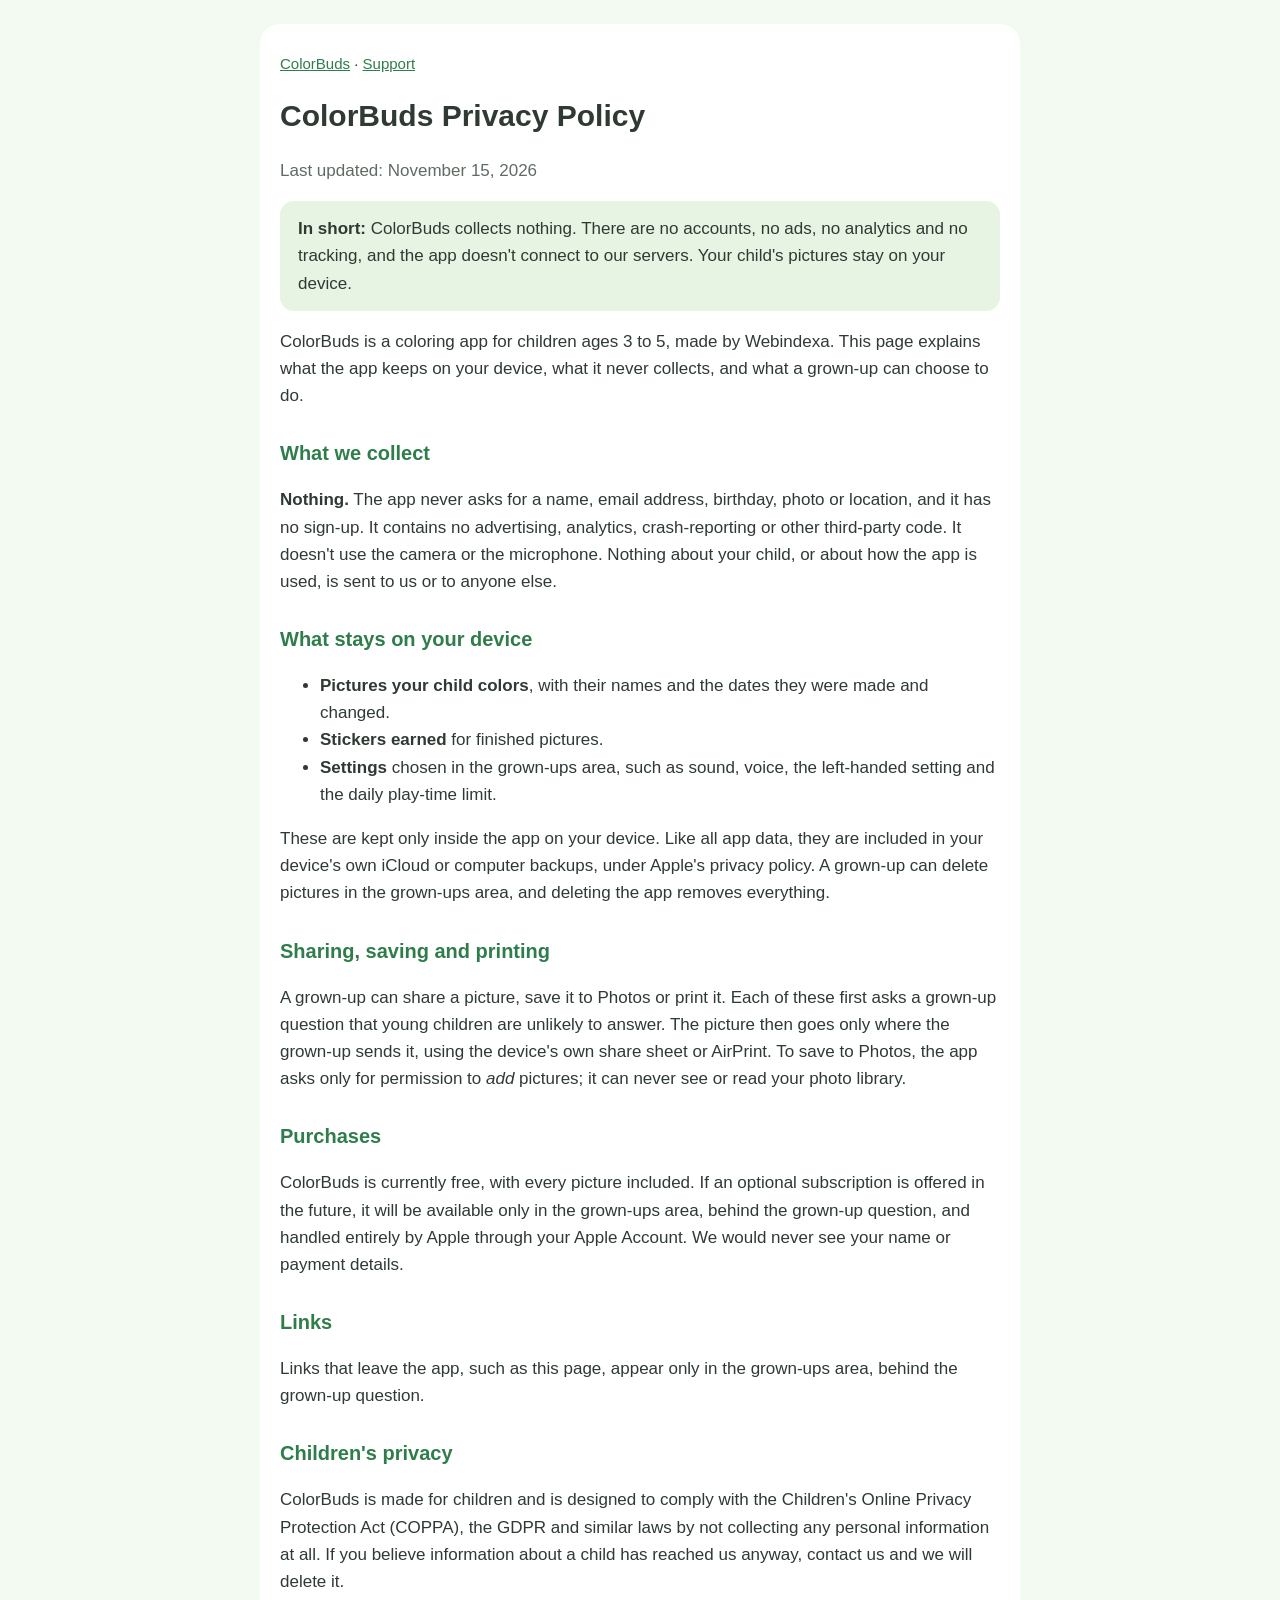
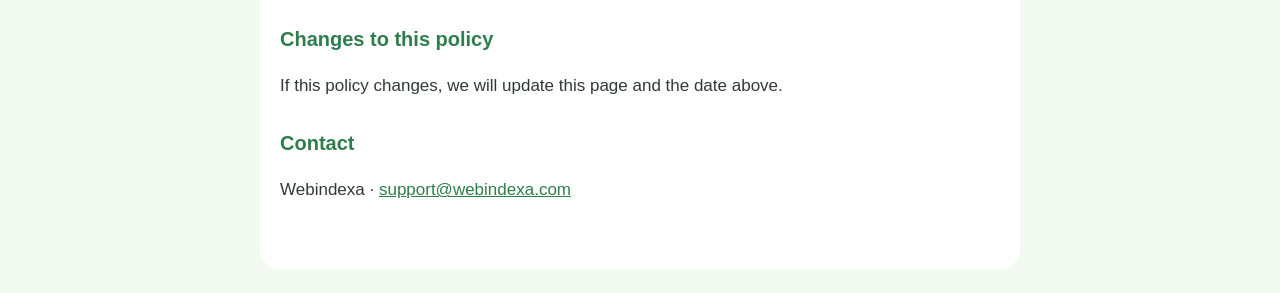
==== privacy.html @ 308972ac "ColorBuds privacy policy and support pages Co-Authored-By: Claude Opus 5.5 <noreply@anthropic.com>" ====
<!doctype html>
<html lang="en">
<head>
<meta charset="utf-8">
<meta name="viewport" content="width=device-width, initial-scale=1">
<title>ColorBuds Privacy Policy</title>
<link rel="stylesheet" href="style.css">
</head>
<body>
<main>
<p class="nav"><a href="./">ColorBuds</a> · <a href="support.html">Support</a></p>
<h1>ColorBuds Privacy Policy</h1>
<p class="muted">Last updated: November 15, 2026</p>

<p class="summary"><strong>In short:</strong> ColorBuds collects nothing. There are no accounts, no ads, no analytics and no tracking, and the app doesn't connect to our servers. Your child's pictures stay on your device.</p>

<p>ColorBuds is a coloring app for children ages 3 to 5, made by Webindexa. This page explains what the app keeps on your device, what it never collects, and what a grown-up can choose to do.</p>

<h2>What we collect</h2>
<p><strong>Nothing.</strong> The app never asks for a name, email address, birthday, photo or location, and it has no sign-up. It contains no advertising, analytics, crash-reporting or other third-party code. It doesn't use the camera or the microphone. Nothing about your child, or about how the app is used, is sent to us or to anyone else.</p>

<h2>What stays on your device</h2>
<ul>
  <li><strong>Pictures your child colors</strong>, with their names and the dates they were made and changed.</li>
  <li><strong>Stickers earned</strong> for finished pictures.</li>
  <li><strong>Settings</strong> chosen in the grown-ups area, such as sound, voice, the left-handed setting and the daily play-time limit.</li>
</ul>
<p>These are kept only inside the app on your device. Like all app data, they are included in your device's own iCloud or computer backups, under Apple's privacy policy. A grown-up can delete pictures in the grown-ups area, and deleting the app removes everything.</p>

<h2>Sharing, saving and printing</h2>
<p>A grown-up can share a picture, save it to Photos or print it. Each of these first asks a grown-up question that young children are unlikely to answer. The picture then goes only where the grown-up sends it, using the device's own share sheet or AirPrint. To save to Photos, the app asks only for permission to <em>add</em> pictures; it can never see or read your photo library.</p>

<h2>Purchases</h2>
<p>ColorBuds is currently free, with every picture included. If an optional subscription is offered in the future, it will be available only in the grown-ups area, behind the grown-up question, and handled entirely by Apple through your Apple Account. We would never see your name or payment details.</p>

<h2>Links</h2>
<p>Links that leave the app, such as this page, appear only in the grown-ups area, behind the grown-up question.</p>

<h2>Children's privacy</h2>
<p>ColorBuds is made for children and is designed to comply with the Children's Online Privacy Protection Act (COPPA), the GDPR and similar laws by not collecting any personal information at all. If you believe information about a child has reached us anyway, contact us and we will delete it.</p>

<h2>Changes to this policy</h2>
<p>If this policy changes, we will update this page and the date above.</p>

<h2>Contact</h2>
<p>Webindexa · <a href="mailto:support@webindexa.com">support@webindexa.com</a></p>
</main>
</body>
</html>
---- style.css ----
:root { --text: #2f3a33; --muted: #5f6b63; --accent: #2f7d4a; --bg: #f3faf2; --card: #ffffff; --summary: #e7f4e4; }
@media (prefers-color-scheme: dark) {
  :root { --text: #eee; --muted: #aaa; --accent: #7ccf98; --bg: #161616; --card: #1f1f1f; --summary: #233026; }
}
body { margin: 0; background: var(--bg); color: var(--text); font: 17px/1.6 -apple-system, BlinkMacSystemFont, "Segoe UI", sans-serif; }
main { max-width: 720px; margin: 24px auto; padding: 28px 20px 48px; background: var(--card); border-radius: 20px; }
@media (max-width: 760px) { main { margin: 0; border-radius: 0; } }
h1 { margin: 0 0 4px; font-size: 30px; }
h2 { margin: 28px 0 8px; font-size: 20px; color: var(--accent); }
.muted { color: var(--muted); }
.nav { margin: 0 0 16px; font-size: 15px; }
.summary { background: var(--summary); border-radius: 14px; padding: 14px 18px; }
a { color: var(--accent); }
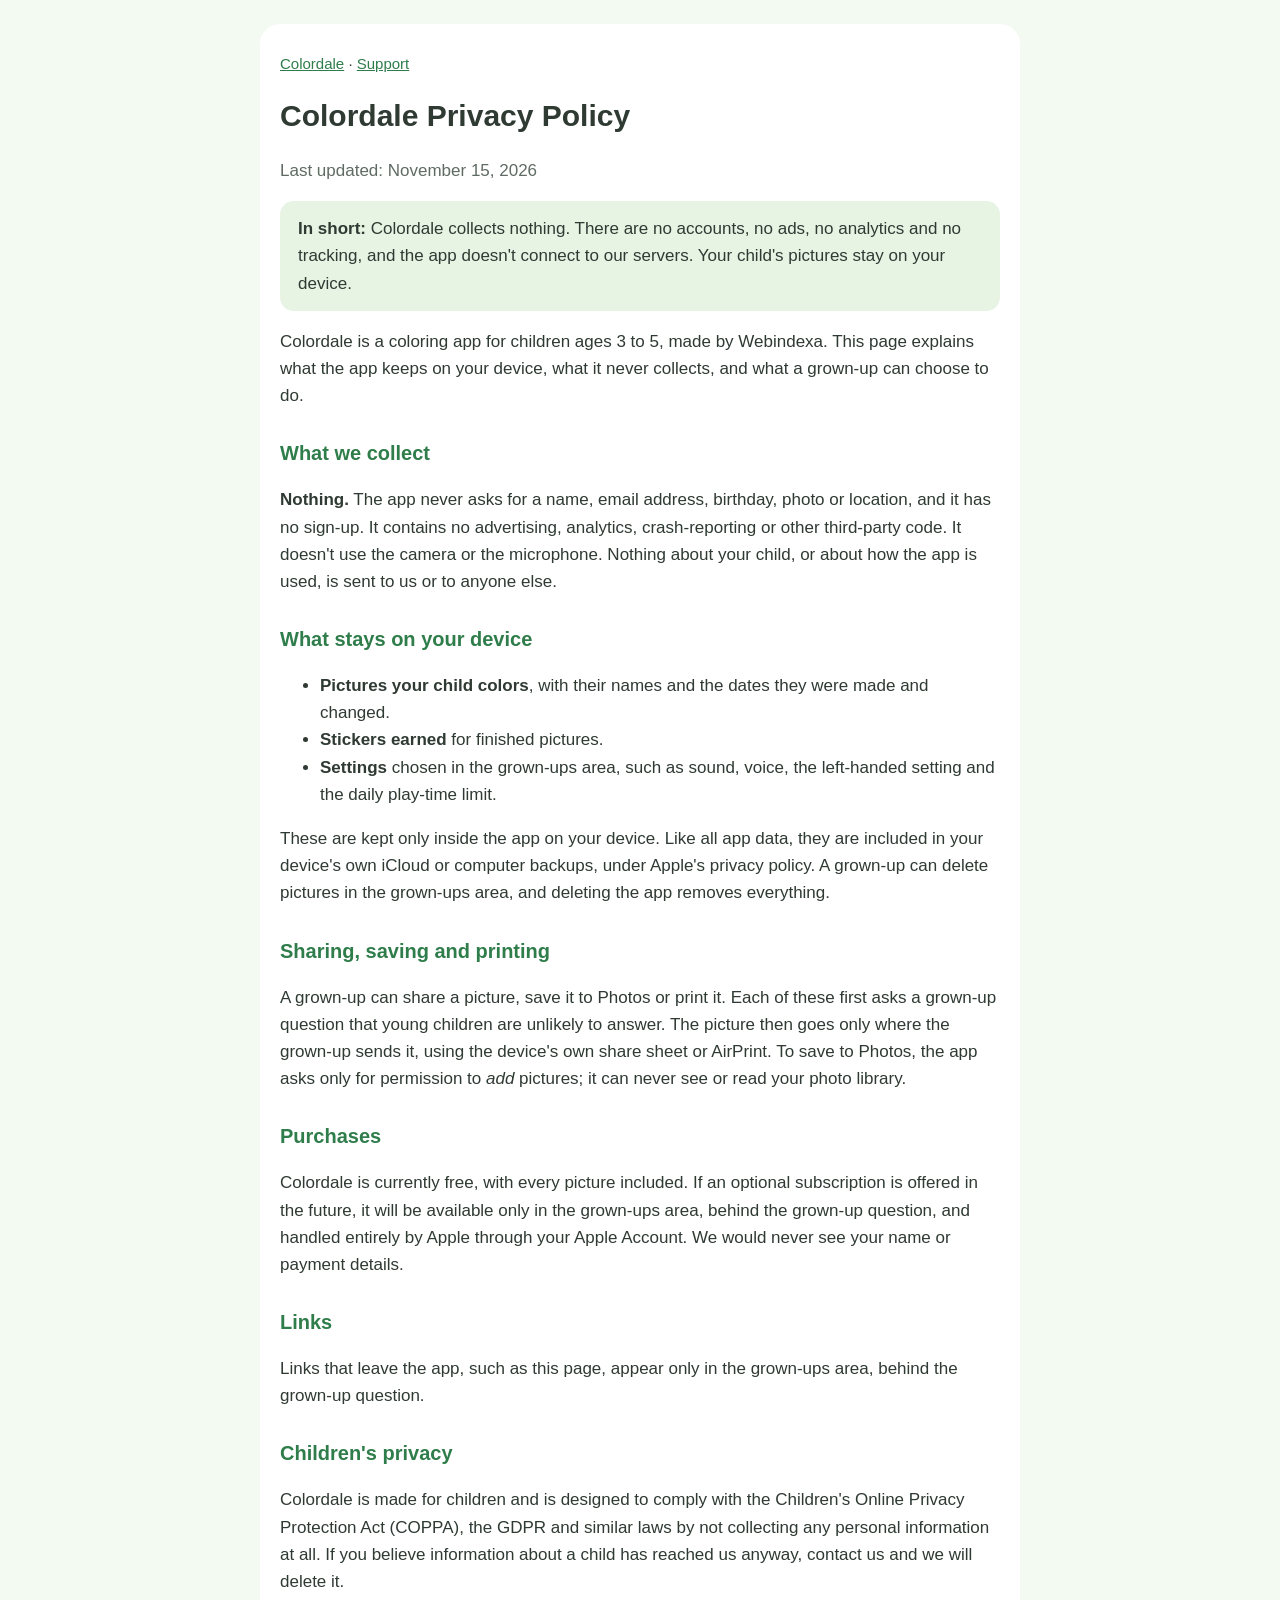
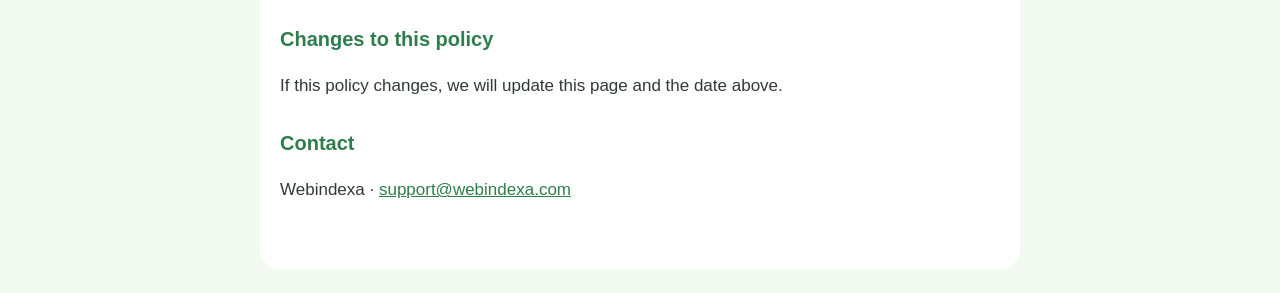
==== commit 3e7a0a61: "Rename to Colordale; pages move to colordale.webindexa.com; logo on the home page Co-Authored-By: Cl" ====
--- a/privacy.html
+++ b/privacy.html
@@ -3,18 +3,18 @@
 <head>
 <meta charset="utf-8">
 <meta name="viewport" content="width=device-width, initial-scale=1">
-<title>ColorBuds Privacy Policy</title>
+<title>Colordale Privacy Policy</title>
 <link rel="stylesheet" href="style.css">
 </head>
 <body>
 <main>
-<p class="nav"><a href="./">ColorBuds</a> · <a href="support.html">Support</a></p>
-<h1>ColorBuds Privacy Policy</h1>
+<p class="nav"><a href="./">Colordale</a> · <a href="support.html">Support</a></p>
+<h1>Colordale Privacy Policy</h1>
 <p class="muted">Last updated: November 15, 2026</p>
 
-<p class="summary"><strong>In short:</strong> ColorBuds collects nothing. There are no accounts, no ads, no analytics and no tracking, and the app doesn't connect to our servers. Your child's pictures stay on your device.</p>
+<p class="summary"><strong>In short:</strong> Colordale collects nothing. There are no accounts, no ads, no analytics and no tracking, and the app doesn't connect to our servers. Your child's pictures stay on your device.</p>
 
-<p>ColorBuds is a coloring app for children ages 3 to 5, made by Webindexa. This page explains what the app keeps on your device, what it never collects, and what a grown-up can choose to do.</p>
+<p>Colordale is a coloring app for children ages 3 to 5, made by Webindexa. This page explains what the app keeps on your device, what it never collects, and what a grown-up can choose to do.</p>
 
 <h2>What we collect</h2>
 <p><strong>Nothing.</strong> The app never asks for a name, email address, birthday, photo or location, and it has no sign-up. It contains no advertising, analytics, crash-reporting or other third-party code. It doesn't use the camera or the microphone. Nothing about your child, or about how the app is used, is sent to us or to anyone else.</p>
@@ -31,13 +31,13 @@
 <p>A grown-up can share a picture, save it to Photos or print it. Each of these first asks a grown-up question that young children are unlikely to answer. The picture then goes only where the grown-up sends it, using the device's own share sheet or AirPrint. To save to Photos, the app asks only for permission to <em>add</em> pictures; it can never see or read your photo library.</p>
 
 <h2>Purchases</h2>
-<p>ColorBuds is currently free, with every picture included. If an optional subscription is offered in the future, it will be available only in the grown-ups area, behind the grown-up question, and handled entirely by Apple through your Apple Account. We would never see your name or payment details.</p>
+<p>Colordale is currently free, with every picture included. If an optional subscription is offered in the future, it will be available only in the grown-ups area, behind the grown-up question, and handled entirely by Apple through your Apple Account. We would never see your name or payment details.</p>
 
 <h2>Links</h2>
 <p>Links that leave the app, such as this page, appear only in the grown-ups area, behind the grown-up question.</p>
 
 <h2>Children's privacy</h2>
-<p>ColorBuds is made for children and is designed to comply with the Children's Online Privacy Protection Act (COPPA), the GDPR and similar laws by not collecting any personal information at all. If you believe information about a child has reached us anyway, contact us and we will delete it.</p>
+<p>Colordale is made for children and is designed to comply with the Children's Online Privacy Protection Act (COPPA), the GDPR and similar laws by not collecting any personal information at all. If you believe information about a child has reached us anyway, contact us and we will delete it.</p>
 
 <h2>Changes to this policy</h2>
 <p>If this policy changes, we will update this page and the date above.</p>
--- a/style.css
+++ b/style.css
@@ -11,3 +11,4 @@
 .nav { margin: 0 0 16px; font-size: 15px; }
 .summary { background: var(--summary); border-radius: 14px; padding: 14px 18px; }
 a { color: var(--accent); }
+.logo { display: block; width: min(100%, 420px); height: auto; }
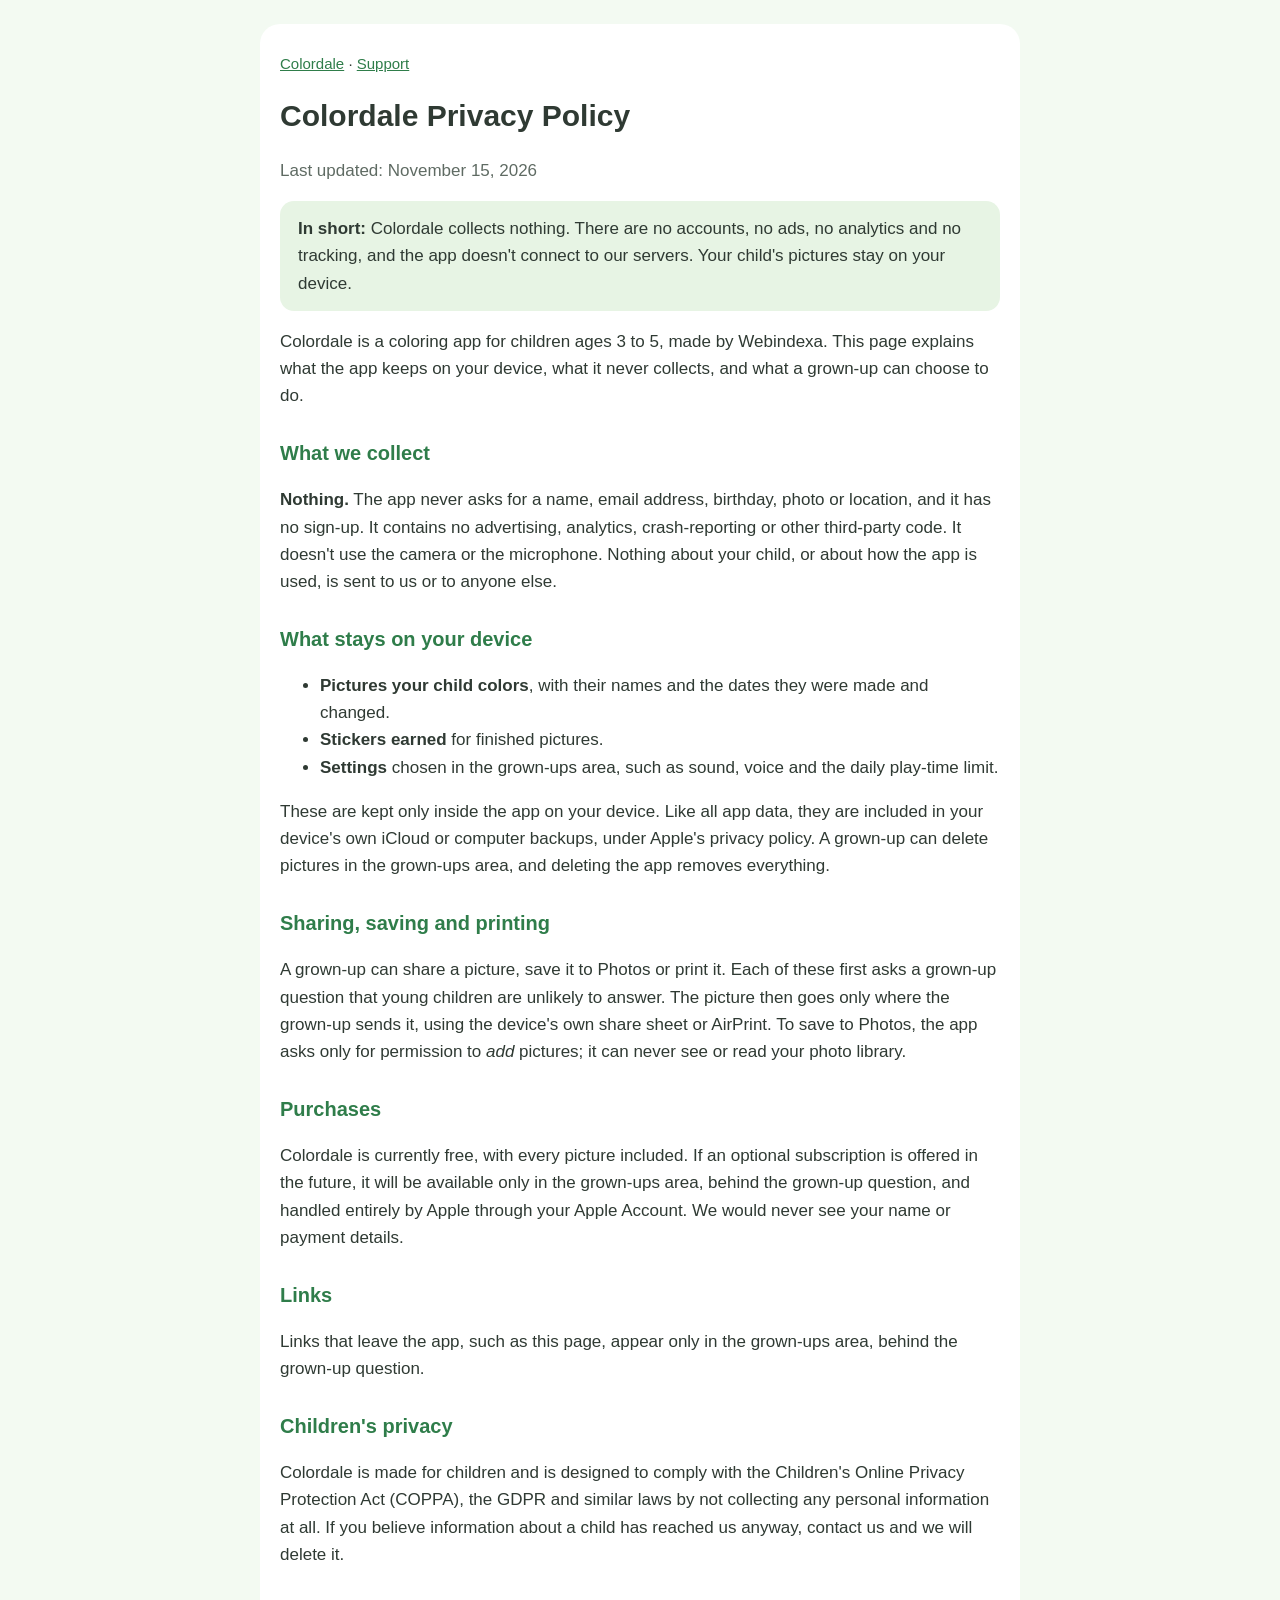
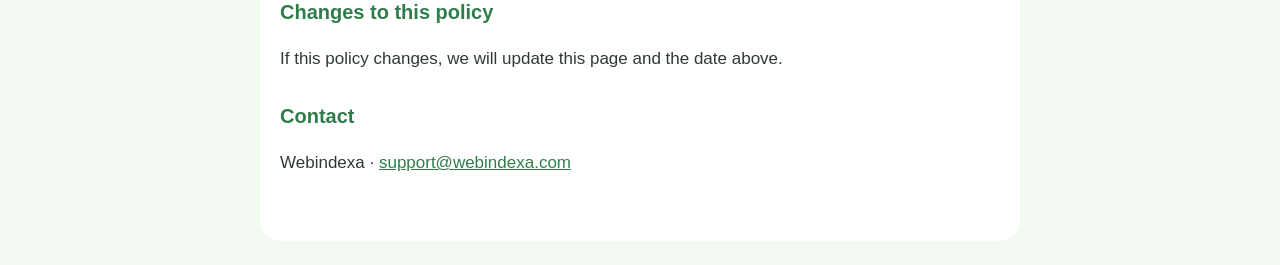
==== commit 28e99c48: "Support and privacy pages no longer mention the left-handed setting Co-Authored-By: Claude Fable 5.2" ====
--- a/privacy.html
+++ b/privacy.html
@@ -23,7 +23,7 @@
 <ul>
   <li><strong>Pictures your child colors</strong>, with their names and the dates they were made and changed.</li>
   <li><strong>Stickers earned</strong> for finished pictures.</li>
-  <li><strong>Settings</strong> chosen in the grown-ups area, such as sound, voice, the left-handed setting and the daily play-time limit.</li>
+  <li><strong>Settings</strong> chosen in the grown-ups area, such as sound, voice and the daily play-time limit.</li>
 </ul>
 <p>These are kept only inside the app on your device. Like all app data, they are included in your device's own iCloud or computer backups, under Apple's privacy policy. A grown-up can delete pictures in the grown-ups area, and deleting the app removes everything.</p>
 
--- a/style.css
+++ b/style.css
@@ -11,4 +11,4 @@
 .nav { margin: 0 0 16px; font-size: 15px; }
 .summary { background: var(--summary); border-radius: 14px; padding: 14px 18px; }
 a { color: var(--accent); }
-.logo { display: block; width: min(100%, 420px); height: auto; }
+.logo { display: block; width: min(100%, 260px); height: auto; }
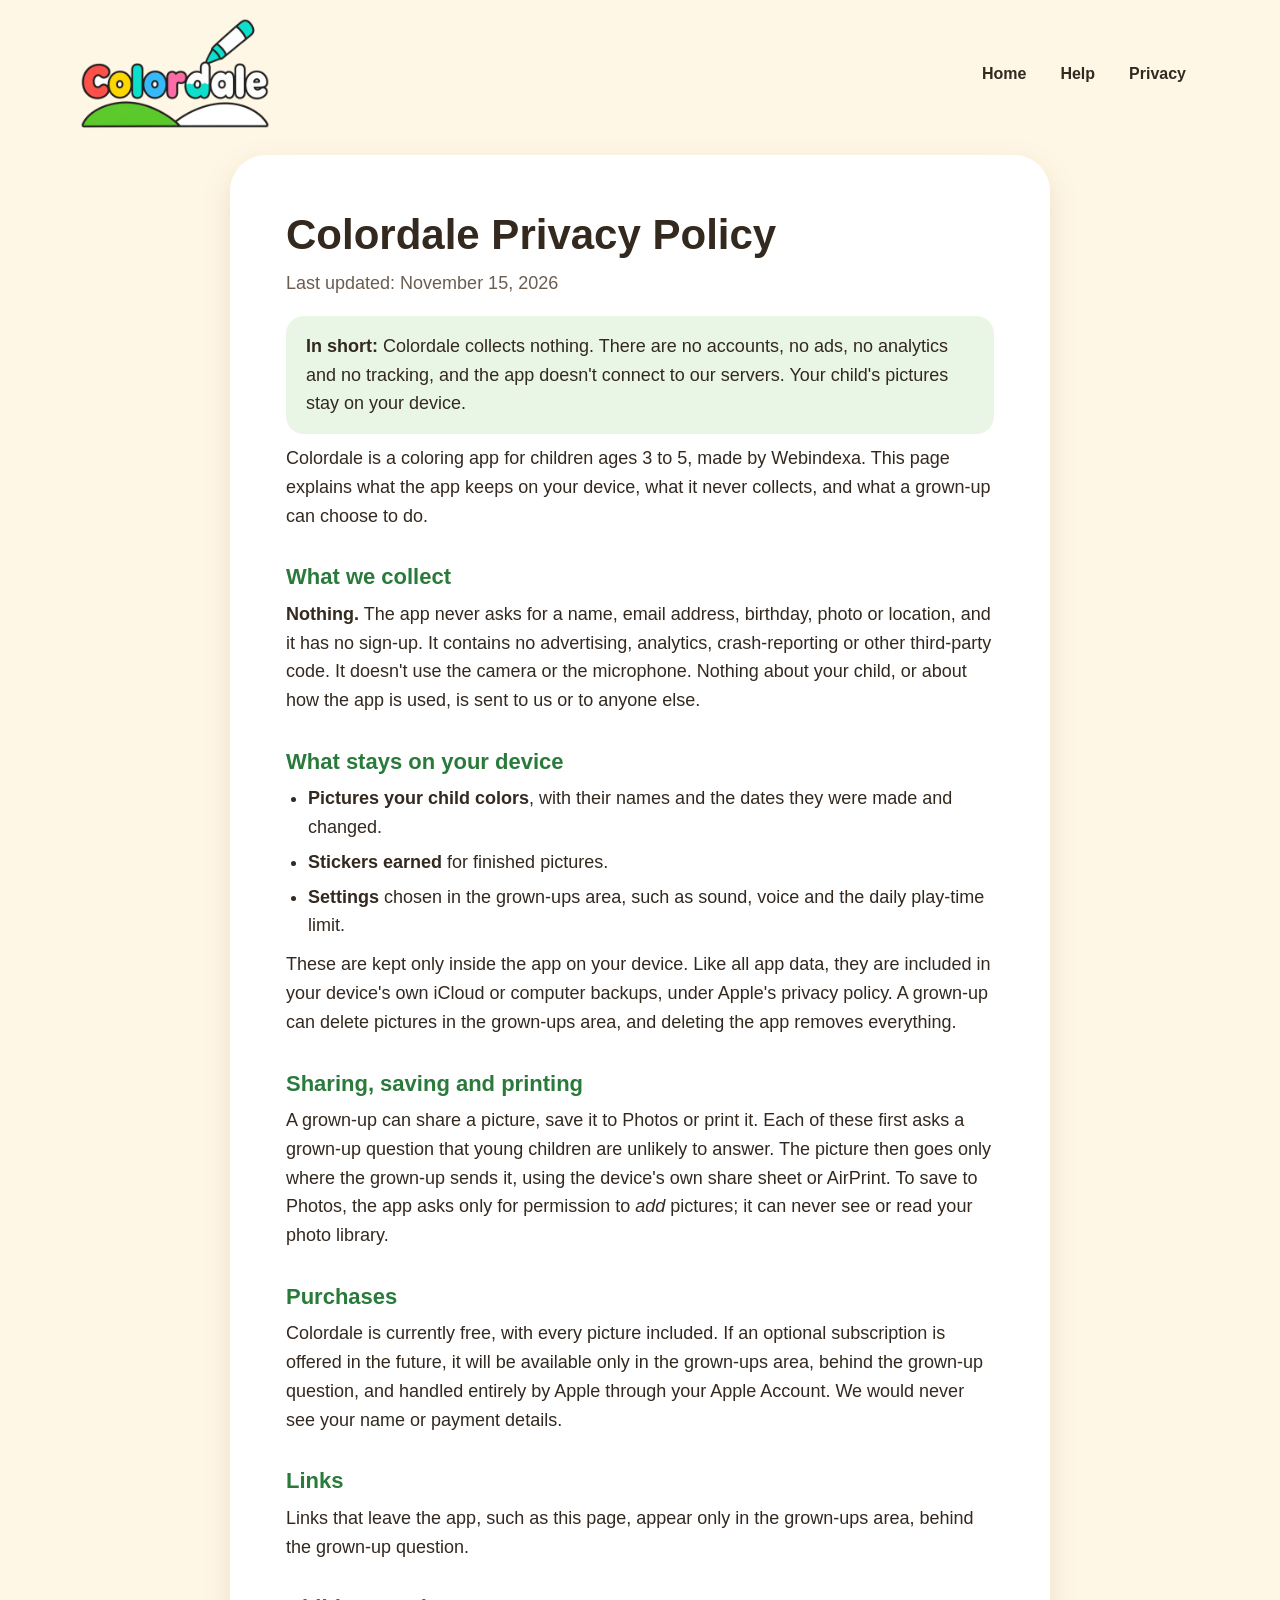
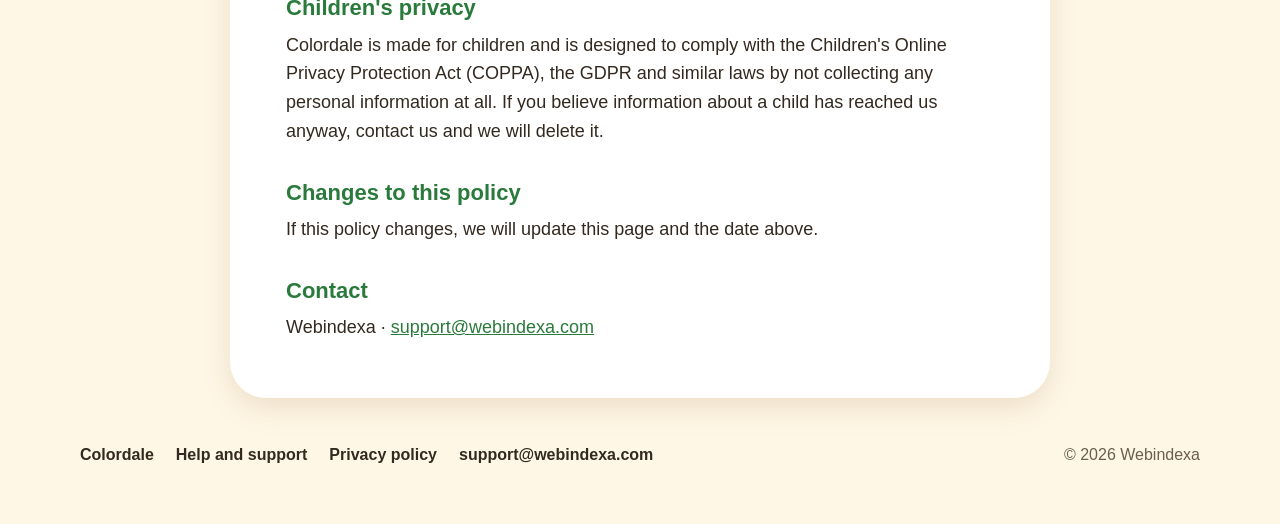
==== commit bc695198: "Colordale website: a designed home page, and the same look for privacy and support Co-Authored-By: C" ====
--- a/privacy.html
+++ b/privacy.html
@@ -4,11 +4,23 @@
 <meta charset="utf-8">
 <meta name="viewport" content="width=device-width, initial-scale=1">
 <title>Colordale Privacy Policy</title>
+<link rel="icon" href="assets/favicon.png">
+<link rel="apple-touch-icon" href="assets/icon-180.png">
 <link rel="stylesheet" href="style.css">
 </head>
 <body>
-<main>
-<p class="nav"><a href="./">Colordale</a> · <a href="support.html">Support</a></p>
+
+<header class="wrap top">
+  <a class="brand" href="./"><img src="assets/wordmark.png" alt="Colordale" width="900" height="525"></a>
+  <nav aria-label="Main">
+    <a href="./">Home</a>
+    <a href="support.html">Help</a>
+    <a href="privacy.html">Privacy</a>
+  </nav>
+</header>
+
+<main class="wrap">
+<article class="page">
 <h1>Colordale Privacy Policy</h1>
 <p class="muted">Last updated: November 15, 2026</p>
 
@@ -44,6 +56,20 @@
 
 <h2>Contact</h2>
 <p>Webindexa · <a href="mailto:support@webindexa.com">support@webindexa.com</a></p>
+</article>
 </main>
+
+<footer>
+  <div class="wrap">
+    <nav aria-label="Footer">
+      <a href="./">Colordale</a>
+      <a href="support.html">Help and support</a>
+      <a href="privacy.html">Privacy policy</a>
+      <a href="mailto:support@webindexa.com">support@webindexa.com</a>
+    </nav>
+    <span>© 2026 Webindexa</span>
+  </div>
+</footer>
+
 </body>
 </html>
--- a/style.css
+++ b/style.css
@@ -1,14 +1,205 @@
-:root { --text: #2f3a33; --muted: #5f6b63; --accent: #2f7d4a; --bg: #f3faf2; --card: #ffffff; --summary: #e7f4e4; }
+/* Colordale's website. One stylesheet for the home page and the two text pages.
+   No fonts, scripts or anything else is loaded from other sites. */
+
+:root {
+  --cream: #fff7e6;
+  --paper: #ffffff;
+  --ink: #33291f;
+  --muted: #6b5d50;
+  --line: #2b2725;
+  --sun-top: #ffd980;
+  --sun-bottom: #ffbd8f;
+  --coral: #ff5a4f;
+  --yellow: #ffd400;
+  --turquoise: #14d9c5;
+  --blue: #2ea8ff;
+  --pink: #ff5fa8;
+  --green: #35944a;
+  --green-deep: #2a7a3c;
+  --purple: #8561cc;
+  --orange: #b55e1a;
+  --card-shadow: 0 10px 30px rgba(120, 80, 30, 0.14);
+  --radius: 28px;
+}
+
+* { box-sizing: border-box; }
+html { scroll-behavior: smooth; }
+body {
+  margin: 0;
+  background: var(--cream);
+  color: var(--ink);
+  font: 18px/1.6 ui-rounded, "SF Pro Rounded", -apple-system, BlinkMacSystemFont, "Segoe UI", Roboto, sans-serif;
+  -webkit-font-smoothing: antialiased;
+}
+img { max-width: 100%; height: auto; display: block; }
+a { color: var(--green-deep); }
+a:focus-visible, .button:focus-visible { outline: 3px solid var(--blue); outline-offset: 3px; border-radius: 8px; }
+h1, h2, h3 { line-height: 1.15; margin: 0; }
+p { margin: 0; }
+
+.wrap { width: min(1120px, 100% - 40px); margin-inline: auto; }
+
+/* ---------- Top bar ---------- */
+.top { display: flex; align-items: center; justify-content: space-between; gap: 16px; padding: 18px 0; }
+.top .brand img { width: 190px; }
+.top nav { display: flex; gap: 6px; flex-wrap: wrap; justify-content: flex-end; }
+.top nav a {
+  color: var(--ink); text-decoration: none; font-weight: 700; font-size: 16px;
+  padding: 8px 14px; border-radius: 999px;
+}
+.top nav a:hover { background: rgba(0, 0, 0, 0.06); }
+
+/* ---------- Hero ---------- */
+.hero {
+  background: linear-gradient(var(--sun-top), var(--sun-bottom));
+  border-radius: 44px;
+  padding: clamp(28px, 5vw, 64px);
+  display: grid; grid-template-columns: 1.05fr 1fr; gap: clamp(20px, 4vw, 56px); align-items: center;
+  box-shadow: 0 16px 40px rgba(255, 150, 80, 0.25);
+  overflow: hidden;
+}
+.hero h1 { font-size: clamp(34px, 5.2vw, 62px); font-weight: 900; letter-spacing: -0.01em; color: #442b1a; }
+.hero .lead { font-size: clamp(18px, 2vw, 22px); margin-top: 18px; color: #4a3323; max-width: 30em; }
+.hero .logo { width: min(300px, 70%); margin-bottom: 22px; }
+.badges { display: flex; flex-wrap: wrap; gap: 10px; margin-top: 26px; }
+.pill {
+  display: inline-flex; align-items: center; gap: 8px;
+  background: rgba(255, 255, 255, 0.75); color: #442b1a; font-weight: 800; font-size: 15px;
+  padding: 8px 14px; border-radius: 999px;
+}
+.button {
+  display: inline-flex; align-items: center; gap: 10px;
+  background: var(--green); color: #fff; font-weight: 800; font-size: 20px; text-decoration: none;
+  padding: 16px 26px; border-radius: 22px; border: 4px solid rgba(255, 255, 255, 0.85);
+  box-shadow: 0 8px 18px rgba(40, 110, 60, 0.35);
+}
+.button.soon { background: #fff; color: #442b1a; border-color: transparent; box-shadow: 0 8px 18px rgba(120, 80, 30, 0.18); }
+.cta { margin-top: 28px; display: flex; flex-wrap: wrap; align-items: center; gap: 14px; }
+.cta small { color: #5b4130; font-weight: 700; }
+
+/* The pile of pictures, as on the app's welcome screen. */
+.pile { position: relative; aspect-ratio: 1 / 0.95; }
+.pile img {
+  position: absolute; width: 46%; border-radius: 18px; border: 7px solid #fff;
+  box-shadow: 0 12px 24px rgba(80, 40, 10, 0.28);
+}
+.pile img:nth-child(1) { left: 2%;  top: 4%;  transform: rotate(-9deg); }
+.pile img:nth-child(2) { right: 2%; top: 0%;  transform: rotate(7deg); }
+.pile img:nth-child(3) { left: 0%;  bottom: 6%; transform: rotate(6deg); }
+.pile img:nth-child(4) { right: 0%; bottom: 2%; transform: rotate(-7deg); }
+.pile img:nth-child(5) { left: 21%; top: 24%; width: 58%; transform: rotate(-2deg); border-width: 9px; z-index: 2; }
+.pile .mascot { width: 34%; border: 0; border-radius: 0; box-shadow: none; right: -3%; bottom: 30%; z-index: 3; transform: rotate(8deg); filter: drop-shadow(0 8px 10px rgba(80, 40, 10, 0.25)); }
+
+/* ---------- Sections ---------- */
+section { padding: clamp(48px, 8vw, 96px) 0 0; }
+.kicker { font-weight: 900; text-transform: uppercase; letter-spacing: 0.08em; font-size: 14px; color: var(--orange); }
+section h2 { font-size: clamp(28px, 3.6vw, 42px); font-weight: 900; margin-top: 8px; max-width: 18em; }
+section .intro { margin-top: 14px; max-width: 38em; color: var(--muted); font-size: 19px; }
+
+.cards { display: grid; grid-template-columns: repeat(3, 1fr); gap: 20px; margin-top: 34px; }
+.card {
+  background: var(--paper); border-radius: var(--radius); padding: 26px;
+  box-shadow: var(--card-shadow); border-top: 8px solid var(--tint, var(--coral));
+}
+.card .dot {
+  width: 56px; height: 56px; border-radius: 50%; background: var(--tint, var(--coral));
+  display: grid; place-items: center; font-size: 28px; margin-bottom: 16px;
+}
+.card h3 { font-size: 22px; font-weight: 900; }
+.card p { margin-top: 8px; color: var(--muted); font-size: 17px; }
+
+/* Screenshots: a row that scrolls sideways. */
+.shots {
+  display: flex; gap: 22px; overflow-x: auto; padding: 34px 20px 26px; margin: 0 -20px;
+  scroll-snap-type: x mandatory; -webkit-overflow-scrolling: touch;
+}
+.shots img {
+  flex: 0 0 auto; width: min(330px, 72vw); border-radius: 26px; scroll-snap-align: center;
+  box-shadow: var(--card-shadow);
+}
+.shots img.phone { width: min(230px, 52vw); }
+
+/* Categories */
+.chips { display: flex; flex-wrap: wrap; gap: 12px; margin-top: 30px; }
+.chip {
+  background: var(--paper); border-radius: 999px; padding: 10px 18px; font-weight: 800; font-size: 17px;
+  box-shadow: 0 4px 12px rgba(120, 80, 30, 0.10); border: 3px solid var(--tint, var(--yellow));
+}
+.chip span { color: var(--muted); font-weight: 700; margin-left: 6px; }
+.covers { display: grid; grid-template-columns: repeat(6, 1fr); gap: 14px; margin-top: 30px; }
+.covers img { border-radius: 16px; border: 5px solid #fff; box-shadow: 0 6px 16px rgba(120, 80, 30, 0.16); }
+
+/* For grown-ups */
+.grownups {
+  background: var(--paper); border-radius: 40px; padding: clamp(28px, 5vw, 56px);
+  box-shadow: var(--card-shadow); display: grid; grid-template-columns: 1fr 1.2fr; gap: clamp(20px, 4vw, 56px); align-items: start;
+}
+.grownups h2 { margin-top: 8px; }
+.checks { list-style: none; margin: 0; padding: 0; display: grid; gap: 14px; }
+.checks li { display: grid; grid-template-columns: 34px 1fr; gap: 12px; align-items: start; font-size: 18px; }
+.checks li::before {
+  content: "✓"; width: 30px; height: 30px; border-radius: 50%; background: var(--green); color: #fff;
+  display: grid; place-items: center; font-weight: 900; font-size: 17px; margin-top: 1px;
+}
+.checks strong { display: block; }
+.checks span { color: var(--muted); font-size: 16px; }
+
+/* Closing band */
+.closing {
+  margin-top: clamp(48px, 8vw, 96px); background: linear-gradient(var(--sun-top), var(--sun-bottom));
+  border-radius: 44px; padding: clamp(32px, 6vw, 64px); text-align: center;
+}
+.closing img { width: 150px; margin: 0 auto 18px; }
+.closing h2 { font-size: clamp(28px, 4vw, 44px); font-weight: 900; color: #442b1a; margin-inline: auto; }
+.closing p { margin: 14px auto 0; color: #4a3323; max-width: 32em; }
+.closing .cta { justify-content: center; }
+
+footer { padding: 44px 0 56px; color: var(--muted); font-size: 16px; }
+footer .wrap { display: flex; flex-wrap: wrap; gap: 12px 28px; justify-content: space-between; align-items: center; }
+footer nav { display: flex; flex-wrap: wrap; gap: 6px 22px; }
+footer a { color: var(--ink); font-weight: 700; text-decoration: none; }
+footer a:hover { text-decoration: underline; }
+
+/* ---------- Text pages (privacy, support) ---------- */
+.page { background: var(--paper); border-radius: 36px; padding: clamp(24px, 5vw, 56px); box-shadow: var(--card-shadow); max-width: 820px; margin: 8px auto 0; }
+.page h1 { font-size: clamp(30px, 4vw, 42px); font-weight: 900; }
+.page h2 { font-size: 22px; font-weight: 900; margin: 34px 0 8px; color: var(--green-deep); }
+.page p, .page li { color: var(--ink); }
+.page p { margin: 10px 0 0; }
+.page ul { margin: 10px 0 0; padding-left: 22px; }
+.page li { margin-top: 6px; }
+.page .muted { color: var(--muted); }
+.page .summary { background: #e9f6e6; border-radius: 18px; padding: 16px 20px; margin-top: 18px; }
+
+/* ---------- Smaller screens ---------- */
+@media (max-width: 900px) {
+  .hero, .grownups { grid-template-columns: 1fr; }
+  .pile { max-width: 520px; width: 100%; margin-inline: auto; }
+  .cards { grid-template-columns: repeat(2, 1fr); }
+  .covers { grid-template-columns: repeat(4, 1fr); }
+}
+@media (max-width: 600px) {
+  body { font-size: 17px; }
+  .wrap { width: min(1120px, 100% - 28px); }
+  .top .brand img { width: 150px; }
+  .top nav a { padding: 6px 10px; font-size: 15px; }
+  .hero, .closing { border-radius: 32px; }
+  .cards { grid-template-columns: 1fr; }
+  .covers { grid-template-columns: repeat(3, 1fr); gap: 10px; }
+  .button { font-size: 18px; padding: 14px 20px; }
+}
+
+/* ---------- Dark appearance ---------- */
 @media (prefers-color-scheme: dark) {
-  :root { --text: #eee; --muted: #aaa; --accent: #7ccf98; --bg: #161616; --card: #1f1f1f; --summary: #233026; }
-}
-body { margin: 0; background: var(--bg); color: var(--text); font: 17px/1.6 -apple-system, BlinkMacSystemFont, "Segoe UI", sans-serif; }
-main { max-width: 720px; margin: 24px auto; padding: 28px 20px 48px; background: var(--card); border-radius: 20px; }
-@media (max-width: 760px) { main { margin: 0; border-radius: 0; } }
-h1 { margin: 0 0 4px; font-size: 30px; }
-h2 { margin: 28px 0 8px; font-size: 20px; color: var(--accent); }
-.muted { color: var(--muted); }
-.nav { margin: 0 0 16px; font-size: 15px; }
-.summary { background: var(--summary); border-radius: 14px; padding: 14px 18px; }
-a { color: var(--accent); }
-.logo { display: block; width: min(100%, 260px); height: auto; }
+  :root {
+    --cream: #1d1a17; --paper: #2a2622; --ink: #f4ede4; --muted: #c2b6a8; --green-deep: #7ccf98;
+    --orange: #ffb067; --card-shadow: 0 10px 30px rgba(0, 0, 0, 0.45);
+  }
+  .top nav a:hover { background: rgba(255, 255, 255, 0.10); }
+  .chip { box-shadow: none; }
+  .page .summary { background: #24352a; }
+  /* The one-line logo has white letters with dark outlines: it needs a light plate behind it. */
+  .top .brand img { background: #fff7e6; border-radius: 16px; padding: 6px 10px; }
+}
+
+@media (prefers-reduced-motion: reduce) { html { scroll-behavior: auto; } }
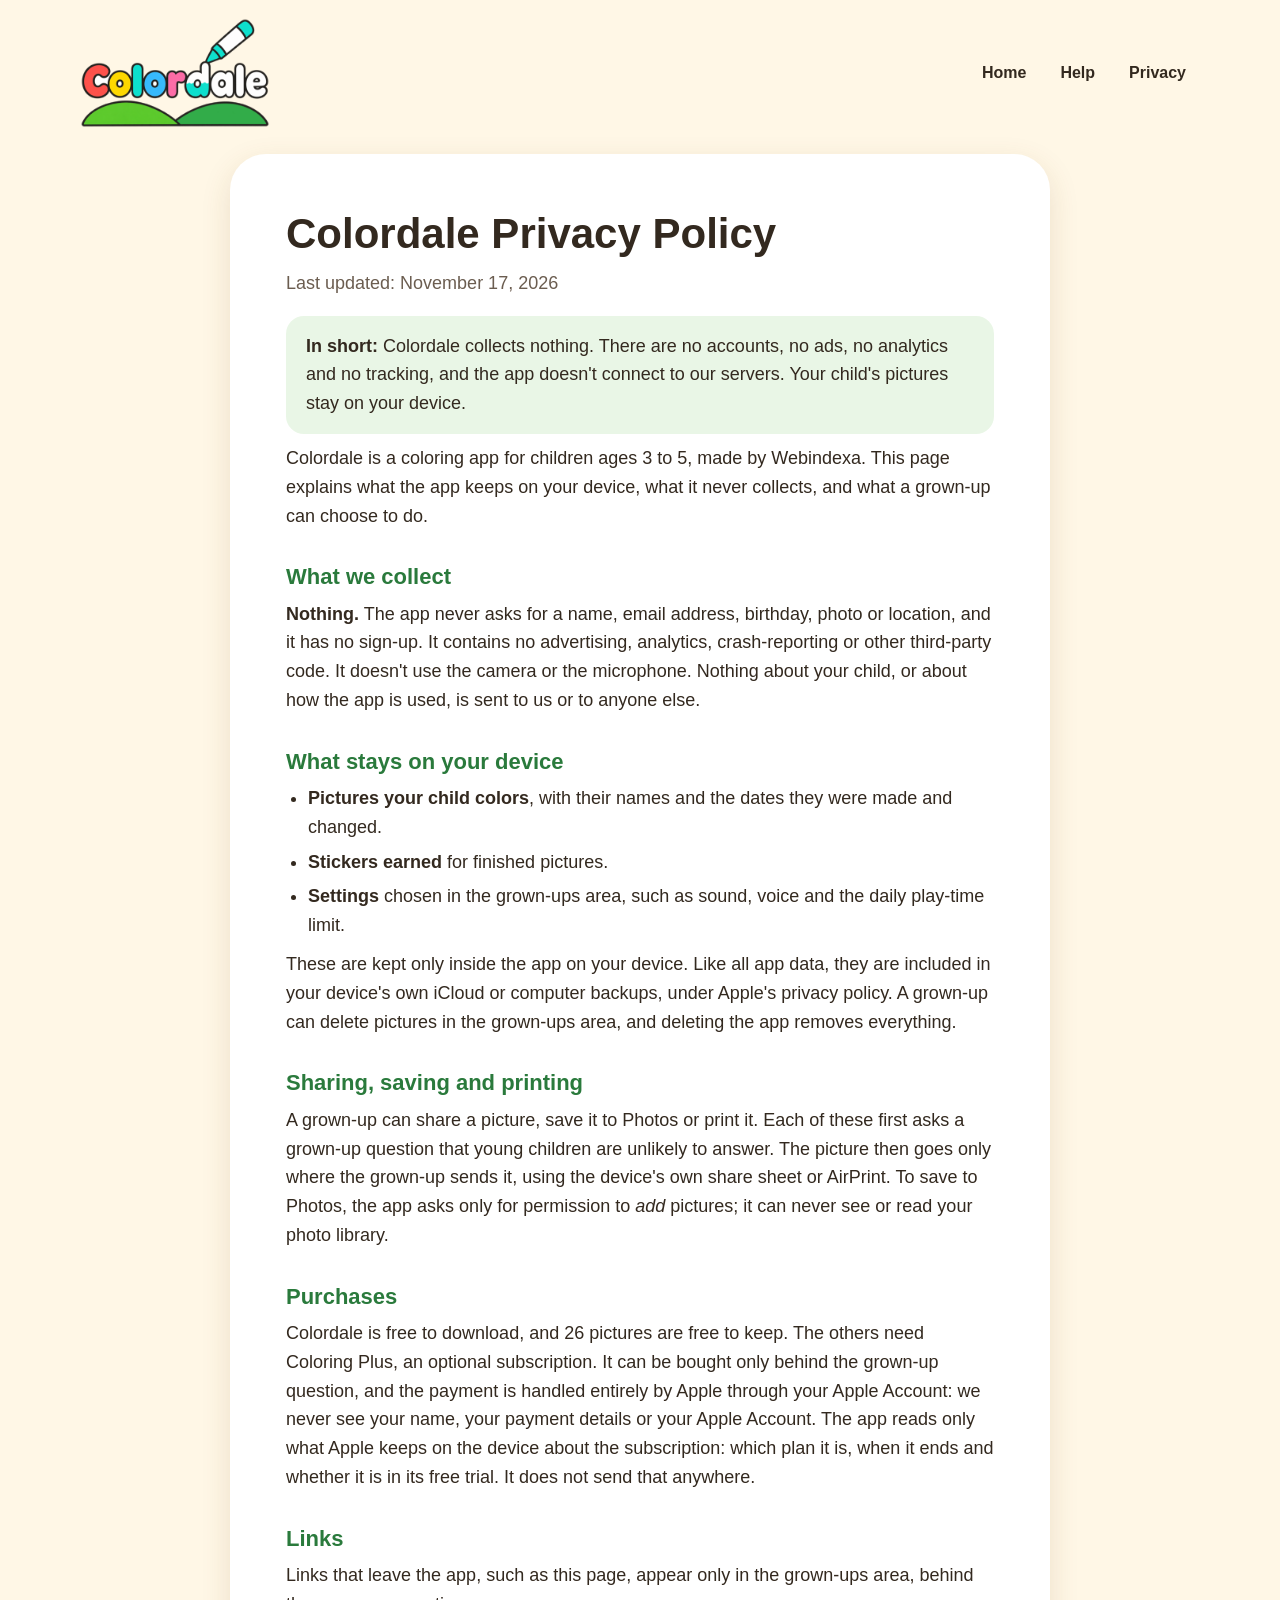
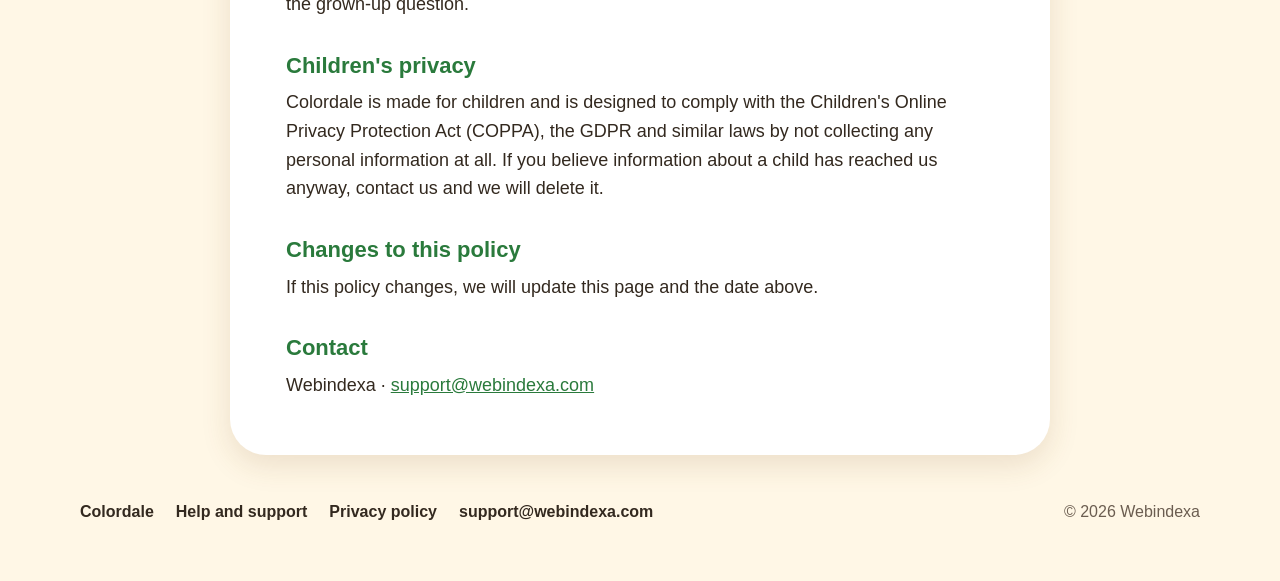
==== commit 15b9936b: "Subscription terms, new screenshots, corrected help and privacy pages Co-Authored-By: Claude Fable 5" ====
--- a/privacy.html
+++ b/privacy.html
@@ -4,14 +4,16 @@
 <meta charset="utf-8">
 <meta name="viewport" content="width=device-width, initial-scale=1">
 <title>Colordale Privacy Policy</title>
+<link rel="canonical" href="https://colordale.com/privacy.html">
 <link rel="icon" href="assets/favicon.png">
 <link rel="apple-touch-icon" href="assets/icon-180.png">
 <link rel="stylesheet" href="style.css">
 </head>
 <body>
+<a class="skip" href="#main">Skip to the page</a>
 
 <header class="wrap top">
-  <a class="brand" href="./"><img src="assets/wordmark.png" alt="Colordale" width="900" height="525"></a>
+  <a class="brand" href="./"><img src="assets/wordmark.png" alt="Colordale" width="480" height="280"></a>
   <nav aria-label="Main">
     <a href="./">Home</a>
     <a href="support.html">Help</a>
@@ -19,10 +21,10 @@
   </nav>
 </header>
 
-<main class="wrap">
+<main class="wrap" id="main">
 <article class="page">
 <h1>Colordale Privacy Policy</h1>
-<p class="muted">Last updated: November 15, 2026</p>
+<p class="muted">Last updated: November 17, 2026</p>
 
 <p class="summary"><strong>In short:</strong> Colordale collects nothing. There are no accounts, no ads, no analytics and no tracking, and the app doesn't connect to our servers. Your child's pictures stay on your device.</p>
 
@@ -43,7 +45,7 @@
 <p>A grown-up can share a picture, save it to Photos or print it. Each of these first asks a grown-up question that young children are unlikely to answer. The picture then goes only where the grown-up sends it, using the device's own share sheet or AirPrint. To save to Photos, the app asks only for permission to <em>add</em> pictures; it can never see or read your photo library.</p>
 
 <h2>Purchases</h2>
-<p>Colordale is currently free, with every picture included. If an optional subscription is offered in the future, it will be available only in the grown-ups area, behind the grown-up question, and handled entirely by Apple through your Apple Account. We would never see your name or payment details.</p>
+<p>Colordale is free to download, and 26 pictures are free to keep. The others need Coloring Plus, an optional subscription. It can be bought only behind the grown-up question, and the payment is handled entirely by Apple through your Apple Account: we never see your name, your payment details or your Apple Account. The app reads only what Apple keeps on the device about the subscription: which plan it is, when it ends and whether it is in its free trial. It does not send that anywhere.</p>
 
 <h2>Links</h2>
 <p>Links that leave the app, such as this page, appear only in the grown-ups area, behind the grown-up question.</p>
--- a/style.css
+++ b/style.css
@@ -17,7 +17,7 @@
   --green: #35944a;
   --green-deep: #2a7a3c;
   --purple: #8561cc;
-  --orange: #b55e1a;
+  --orange: #a85616;
   --card-shadow: 0 10px 30px rgba(120, 80, 30, 0.14);
   --radius: 28px;
 }
@@ -33,7 +33,10 @@
 }
 img { max-width: 100%; height: auto; display: block; }
 a { color: var(--green-deep); }
-a:focus-visible, .button:focus-visible { outline: 3px solid var(--blue); outline-offset: 3px; border-radius: 8px; }
+/* The text color, so the ring shows on cream, on the sunny panels and in the dark (the blue was 2.4:1 on cream). */
+a:focus-visible, .button:focus-visible, .shots:focus-visible { outline: 3px solid var(--ink); outline-offset: 3px; border-radius: 8px; }
+.skip { position: absolute; left: -9999px; top: 8px; background: var(--paper); color: var(--ink); padding: 10px 16px; border-radius: 12px; font-weight: 800; z-index: 10; }
+.skip:focus { left: 8px; }
 h1, h2, h3 { line-height: 1.15; margin: 0; }
 p { margin: 0; }
 
@@ -171,6 +174,49 @@
 .page .muted { color: var(--muted); }
 .page .summary { background: #e9f6e6; border-radius: 18px; padding: 16px 20px; margin-top: 18px; }
 
+/* ---------- Free printable pages ---------- */
+.title { font-size: clamp(32px, 4.6vw, 54px); font-weight: 900; margin-top: 8px; max-width: 16em; }
+main > .wrap > .kicker { margin-top: 18px; }
+main > .wrap > .intro { margin-top: 14px; max-width: 38em; color: var(--muted); font-size: 19px; }
+.top nav a[aria-current="page"] { background: rgba(0, 0, 0, 0.07); }
+.sheets { list-style: none; margin: 34px 0 0; padding: 0; display: grid; grid-template-columns: repeat(5, 1fr); gap: 18px; }
+.sheet a {
+  display: flex; flex-direction: column; height: 100%; background: var(--paper); border-radius: 22px; padding: 12px 12px 14px;
+  box-shadow: var(--card-shadow); text-decoration: none; color: var(--ink);
+}
+/* The pictures are black outlines on white paper, also in the dark appearance. */
+.sheet img { border-radius: 12px; background: #fff; border: 2px solid rgba(0, 0, 0, 0.08); }
+.sheet .name { font-weight: 900; font-size: 18px; margin-top: 12px; line-height: 1.2; }
+.sheet .go {
+  margin-top: auto; align-self: flex-start; background: #2a7a3c; color: #fff; font-weight: 800; font-size: 15px;
+  padding: 6px 16px; border-radius: 999px;
+}
+.sheet .name + .go { margin-top: 10px; }
+.sheet a:hover { transform: translateY(-3px); transition: transform 0.15s ease; }
+.tips { display: grid; grid-template-columns: 1.2fr 1fr; gap: 20px; margin-top: 36px; }
+.tips > div { background: var(--paper); border-radius: var(--radius); padding: 26px; box-shadow: var(--card-shadow); }
+.tips h2 { font-size: 22px; font-weight: 900; }
+.tips ul { margin: 10px 0 0; padding-left: 20px; }
+.tips li { margin-top: 6px; }
+.tips p { margin-top: 10px; }
+.tips li, .tips p { color: var(--muted); font-size: 17px; }
+.print-teaser {
+  background: var(--paper); border-radius: 40px; padding: clamp(24px, 4vw, 44px); box-shadow: var(--card-shadow);
+  display: grid; grid-template-columns: 0.8fr 1.2fr; gap: clamp(20px, 4vw, 48px); align-items: center;
+}
+.print-teaser img { border-radius: 16px; background: #fff; border: 2px solid rgba(0, 0, 0, 0.08); transform: rotate(-3deg); box-shadow: 0 8px 20px rgba(120, 80, 30, 0.16); }
+.print-teaser h2 { margin-top: 8px; }
+@media (max-width: 900px) {
+  .sheets { grid-template-columns: repeat(3, 1fr); }
+  .tips, .print-teaser { grid-template-columns: 1fr; }
+  .print-teaser img { max-width: 360px; margin-inline: auto; }
+}
+@media (max-width: 600px) {
+  .sheets { grid-template-columns: repeat(2, 1fr); gap: 12px; }
+  .sheet .name { font-size: 16px; }
+}
+@media (prefers-reduced-motion: reduce) { .sheet a:hover { transform: none; transition: none; } }
+
 /* ---------- Smaller screens ---------- */
 @media (max-width: 900px) {
   .hero, .grownups { grid-template-columns: 1fr; }
@@ -196,6 +242,7 @@
     --orange: #ffb067; --card-shadow: 0 10px 30px rgba(0, 0, 0, 0.45);
   }
   .top nav a:hover { background: rgba(255, 255, 255, 0.10); }
+  .top nav a[aria-current="page"] { background: rgba(255, 255, 255, 0.12); }
   .chip { box-shadow: none; }
   .page .summary { background: #24352a; }
   /* The one-line logo has white letters with dark outlines: it needs a light plate behind it. */
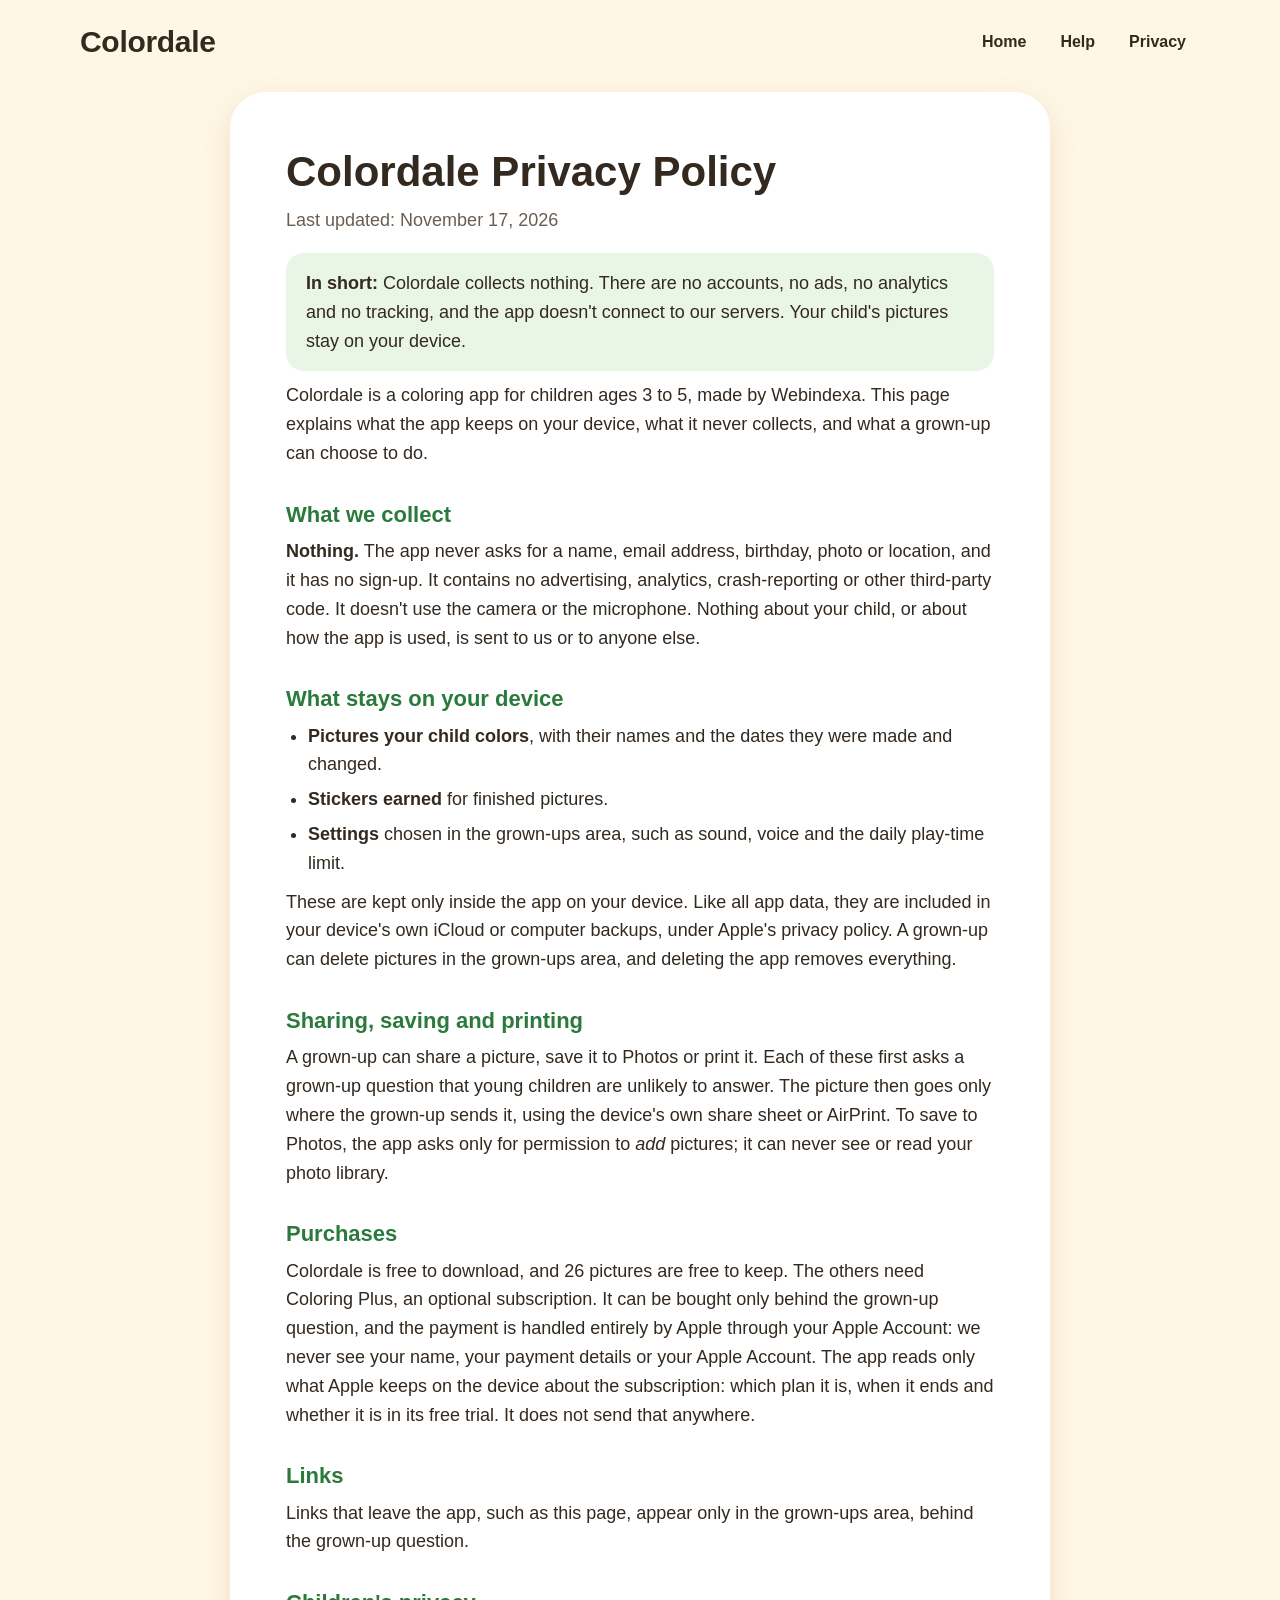
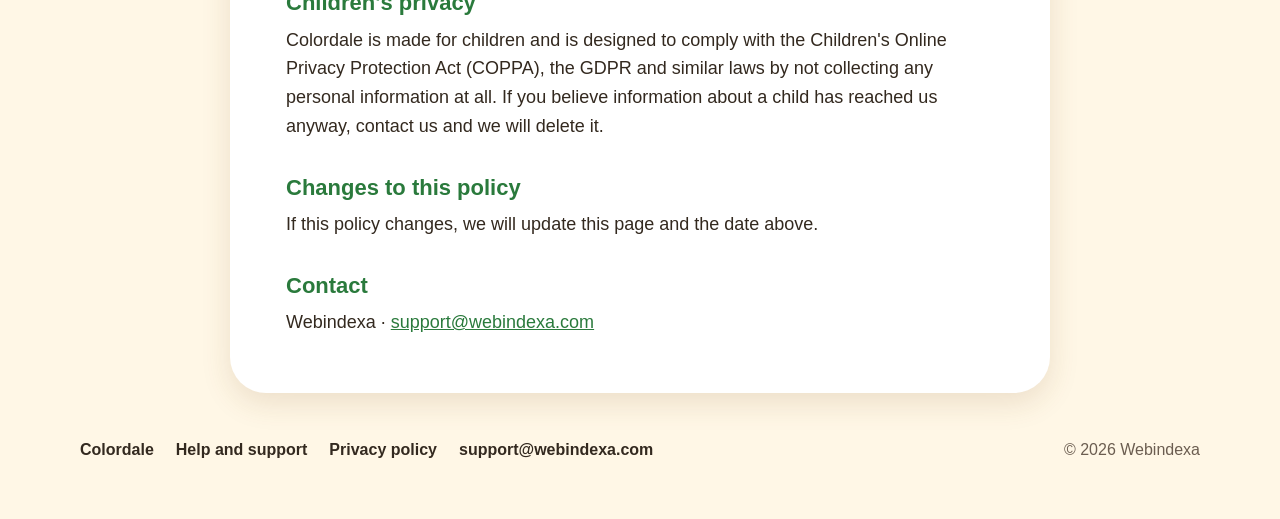
==== commit e41a66b1: "Pictures taken off the site for now Co-Authored-By: Claude Fable 5.2 <noreply@anthropic.com>" ====
--- a/privacy.html
+++ b/privacy.html
@@ -5,15 +5,13 @@
 <meta name="viewport" content="width=device-width, initial-scale=1">
 <title>Colordale Privacy Policy</title>
 <link rel="canonical" href="https://colordale.com/privacy.html">
-<link rel="icon" href="assets/favicon.png">
-<link rel="apple-touch-icon" href="assets/icon-180.png">
 <link rel="stylesheet" href="style.css">
 </head>
 <body>
 <a class="skip" href="#main">Skip to the page</a>
 
 <header class="wrap top">
-  <a class="brand" href="./"><img src="assets/wordmark.png" alt="Colordale" width="480" height="280"></a>
+  <a class="brand text" href="./">Colordale</a>
   <nav aria-label="Main">
     <a href="./">Home</a>
     <a href="support.html">Help</a>
--- a/style.css
+++ b/style.css
@@ -250,3 +250,7 @@
 }
 
 @media (prefers-reduced-motion: reduce) { html { scroll-behavior: auto; } }
+
+/* Published without pictures (Tools/publish_site --hold pictures). */
+.top .brand.text { font-size: 30px; font-weight: 900; letter-spacing: -0.01em; color: var(--ink); text-decoration: none; }
+.hero { grid-template-columns: 1fr; }
